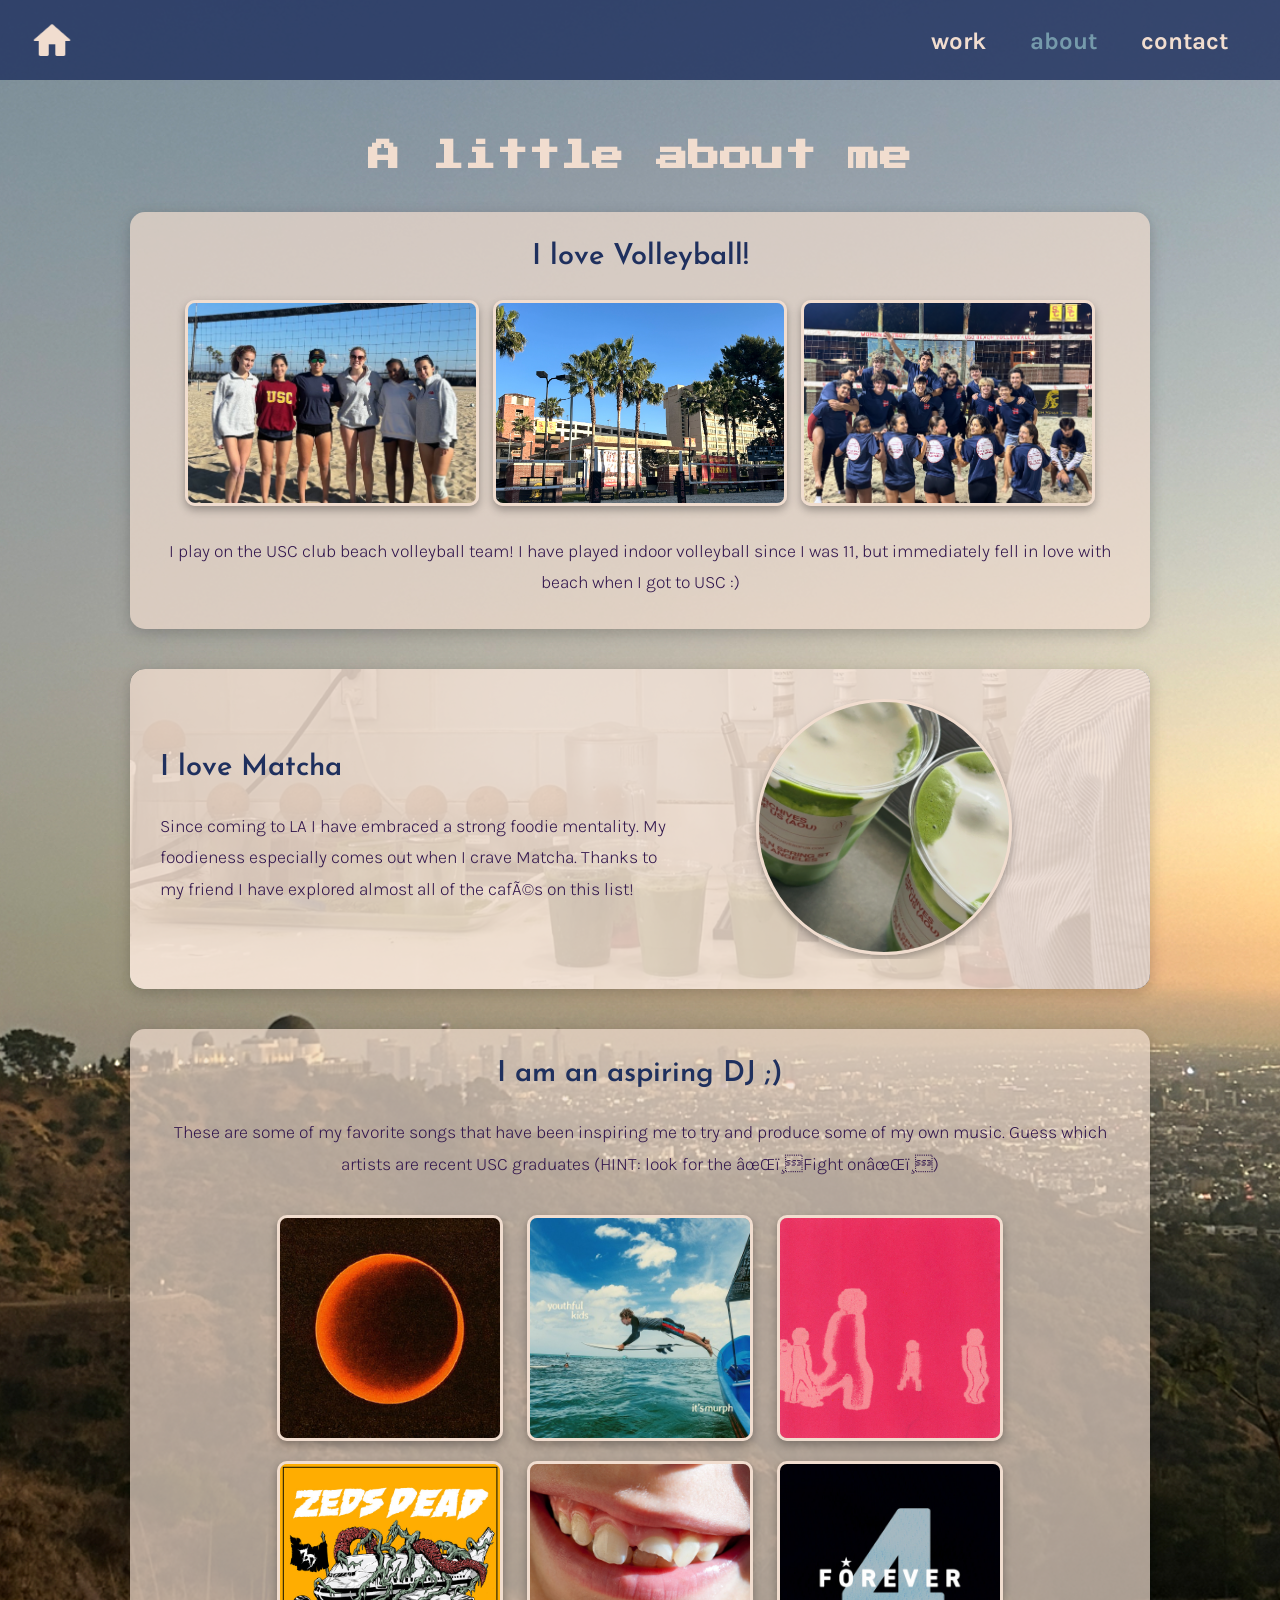
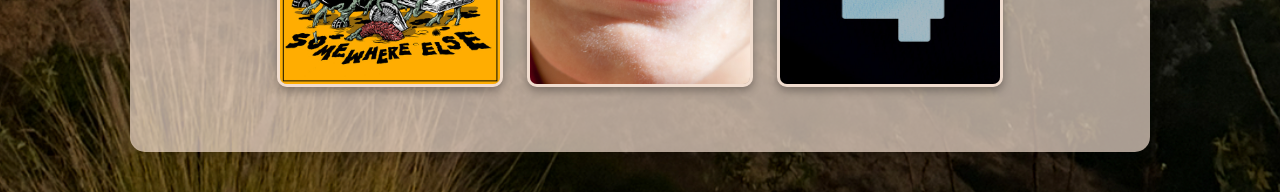
==== about.html @ 031c578e "Initial Portfolio site Adding all the files for my project" ====
<!DOCTYPE html>
<html>
<head>
	<title>About portfolio page</title>
	<link rel="preconnect" href="https://fonts.googleapis.com">
	<link rel="preconnect" href="https://fonts.gstatic.com" crossorigin>
	<link href="https://fonts.googleapis.com/css2?family=Cal+Sans&family=DM+Serif+Display:ital@0;1&family=Josefin+Sans:ital,wght@0,100..700;1,100..700&family=Karla:ital,wght@0,200..800;1,200..800&family=Roboto+Mono:ital,wght@0,100..700;1,100..700&display=swap" rel="stylesheet">
	<link rel="preconnect" href="https://fonts.googleapis.com">
	<link rel="preconnect" href="https://fonts.gstatic.com" crossorigin>
	<link href="https://fonts.googleapis.com/css2?family=Press+Start+2P&display=swap" rel="stylesheet">
	<link rel="stylesheet" href="styles.css">
	<style>
		html, body {
			margin: 0;
			padding: 0;
		}
		
		body {
			
			background-color: #F1DDCF;
			background-image: url('imgs/LAbackground.jpg');
			background-repeat: no-repeat;
			background-size: cover; 
			background-position: bottom center; 
			color: #F1DDCF;
			font-family: 'Karla', sans-serif;
		}
        
		h1 {
        	font-family: 'Press Start 2P', sans-serif; 
        	margin-top: 140px;
        	margin-bottom: 40px;
			margin-left: auto;
			margin-right: auto;
			color: #F1DDCF;
			z-index: 20;
            text-align: center;
        }
        
        .about-page {
            max-width: 1200px;
            margin: 0 auto;
            padding: 0 20px;
        }
        
        .section-container {
            display: block;
            width: 80%;
            max-width: 1000px;
            margin: 40px auto;
            text-align: center;
            border-radius: 15px;
            padding: 30px;
            box-shadow: 0 4px 15px rgba(0, 0, 0, 0.2);
            background-color: rgba(241, 221, 207, 0.7);
            color: #32174d;
            overflow: hidden;
            position: relative;
        }
        
        .section-container h3 {
            margin-top: 0;
            font-family: 'Josefin Sans', sans-serif;
            font-size: 1.8em;
            color: #1F305E;
            font-weight: 600;
        }
        
        .section-container p {
            line-height: 1.8;
            font-size: 1.1em;
            font-weight: 300;
            margin-bottom: 0;
        }
        
        .section-images {
            display: block;
            text-align: center;
            margin: 20px 0;
        }
        
        .section-images img {
            display: inline-block;
            width: 30%;
            height: 200px;
            object-fit: cover;
            border-radius: 10px;
            border: 3px solid #F1DDCF;
            box-shadow: 0 4px 8px rgba(0, 0, 0, 0.3);
            margin: 0 5px 10px;
            vertical-align: middle;
        }
        
        .foodie {
            background-image: url('imgs/matcha_shop.jpg');
            background-size: cover;
            background-position: 25% 80%;
            background-repeat: no-repeat;
            text-align: left;
        }
        
        .foodie:before {
            content: '';
            position: absolute;
            top: 0;
            left: 0;
            right: 0;
            bottom: 0;
            background-color: rgba(241, 221, 207, 0.85);
            border-radius: 15px;
            z-index: 0;
        }
        
        .foodie-content {
            position: relative;
            z-index: 1;
            display: block;
            width: 100%;
            overflow: hidden;
        }
        
        .foodie-text {
            display: inline-block;
            vertical-align: middle;
            width: 55%;
            padding-right: 20px;
            box-sizing: border-box;
        }
        
        .foodie-image {
            display: inline-block;
            vertical-align: middle;
            width: 40%;
            text-align: center;
        }
        
        .foodie-img {
            width: 250px;
            height: 250px;
            border-radius: 50%;
            object-fit: cover;
            object-position: center;
            border: 3px solid #F1DDCF;
            box-shadow: 0 4px 8px rgba(0, 0, 0, 0.3);
        }
        
        .dj-playlist {
            list-style-type: none;
            padding: 0;
            margin: 20px 0;
            text-align: left;
            max-width: 80%;
            margin-left: auto;
            margin-right: auto;
        }
        
        .dj-playlist li {
            padding: 10px;
            border-bottom: 1px solid rgba(31, 48, 94, 0.3);
            font-family: 'Roboto Mono', monospace;
        }
        
        .dj-gallery {
            display: block;
            text-align: center;
            margin: 25px 0;
        }
        
        .dj-image-wrapper {
            position: relative;
            display: inline-block;
            width: 220px;
            height: 220px;
            overflow: hidden;
            border-radius: 10px;
            cursor: pointer;
            border: 3px solid #F1DDCF;
            box-shadow: 0 4px 8px rgba(0, 0, 0, 0.3);
            transition: transform 0.3s ease;
            margin: 10px;
            vertical-align: top;
        }
        
        .dj-image-wrapper:hover {
            transform: scale(1.03);
        }
        
        .dj-image-wrapper img {
            width: 100%;
            height: 100%;
            object-fit: cover;
            transition: transform 0.5s ease;
        }
        
        .dj-image-wrapper:hover img {
            transform: scale(1.1);
        }
        
        .title-overlay {
            position: absolute;
            top: 0;
            left: 0;
            width: 100%;
            height: 100%;
            background: rgba(31, 48, 94, 0.75);
            display: flex;
            justify-content: center;
            align-items: center;
            opacity: 0;
            transition: opacity 0.3s ease;
        }
        
        .dj-image-wrapper:hover .title-overlay{
            opacity: 1;
        }
        
        .title-text {
            color: #F1DDCF;
            font-family: 'Josefin Sans', sans-serif;
            font-weight: 900;
            font-size: 1.2em;
            text-align: center;
            padding: 10px;
            text-shadow: 1px 1px 3px rgba(0, 0, 0, 0.5);
        }

        
        @media screen and (max-width: 800px) {
            .section-container {
                width: 90%;
                padding: 20px;
            }
            
            .section-images img {
                width: 80%;
                margin-bottom: 15px;
            }
            
            .foodie-text, .foodie-image {
                display: block;
                width: 100%;
                padding: 0;
            }
            
            .foodie-text {
                margin-bottom: 20px;
            }
            
            .foodie-img {
                width: 200px;
                height: 200px;
                margin: 0 auto;
                display: block;
            }
            
            .dj-image-wrapper {
                width: 160px;
                height: 160px;
            }
            
            .title-text {
                font-size: 1em;
            }
        }
	</style>
</head>
<body>
    <div id="nav-bar">
      <div class="nav-content">
        <div class="home-icon">
          <a href="index.html"><img src="imgs/home.png" alt="Home Icon"></a>
        </div>
        <div class="nav-links">
          <h2><a href="work.html">work</a></h2>
          <h2><a href="about.html" class="current-page">about</a></h2>
          <h2><a href="contact.html">contact</a></h2>
        </div>
      </div>
    </div>
    
    <h1>A little about me</h1>
    
    <div class="about-page">
    	<div class="volleyball section-container">
    		<h3>I love Volleyball!</h3>
    		<div class="section-images">
                <img src="imgs/vb_group1.jpg" alt="Group tourney photo">
                <img src="imgs/vbcourt.jpg" alt="USC beach volleyball courts">
                <img src="imgs/vb_group2.jpg" alt="USC Club Beach Volleyball">
            </div>
    		<p>I play on the USC club beach volleyball team! I have played indoor volleyball since I was 11, but immediately fell in love with beach when I got to USC :)</p>
    	</div>
    	
    	<div class="foodie section-container">
            <div class="foodie-content">
                <div class="foodie-text">
                    <h3>I love Matcha</h3>
                    <p>Since coming to LA I have embraced a strong foodie mentality. My foodieness especially comes out when I crave Matcha. Thanks to my friend I have explored almost all of the cafés on this list!</p>
                </div>
                <div class="foodie-image">
                    <img src="imgs/matcha.jpg" alt="Matcha drink" class="foodie-img">
                </div>
            </div>
    	</div>
    	
    	<div class="DJ section-container">
    		<h3>I am an aspiring DJ ;)</h3>
    		<p>These are some of my favorite songs that have been inspiring me to try and produce some of my own music. Guess which artists are recent USC graduates (HINT: look for the ✌️Fight on✌️)</p>
    		<div class="dj-gallery">
                <div class="dj-image-wrapper">
                    <img src="imgs/sun_is_dark.jpeg" alt="Sun is Dark song">
                    <div class="title-overlay">
                        <div class="title-text">Sun is Dark by Jend</div>
                    </div>
                </div>
                <div class="dj-image-wrapper">
                    <img src="imgs/youthful_kids.jpg" alt="Youthful Kids by It's Murph">
                    <div class="title-overlay">
                        <div class="title-text">Youthful Kids by It's Murph✌️</div>
                    </div>
                </div>
                <div class="dj-image-wrapper">
                    <img src="imgs/still_riding.jpg" alt="Still Riding song">
                    <div class="title-overlay">
                        <div class="title-text">Still Riding by Barry Can't Swim</div>
                    </div>
                </div>
                <div class="dj-image-wrapper">
                    <img src="imgs/lost_you.jpg" alt="Lost you">
                    <div class="title-overlay">
                        <div class="title-text">Lost You by Zeds Ded</div>
                    </div>
                </div>
                <div class="dj-image-wrapper">
                    <img src="imgs/driving_fast.jpg" alt="Driving Fast song">
                    <div class="title-overlay">
                        <div class="title-text">Driving Fast by Swimming Paul</div>
                    </div>
                </div>
                <div class="dj-image-wrapper">
                    <img src="imgs/forever.jpg" alt="Forever by Zulan">
                    <div class="title-overlay">
                        <div class="title-text">Forever by Zulan✌️</div>
                    </div>
                </div>
            </div>
    	</div>
    </div>
    
    <script src="https://code.jquery.com/jquery-3.7.1.js" integrity="sha256-eKhayi8LEQwp4NKxN+CfCh+3qOVUtJn3QNZ0TciWLP4=" crossorigin="anonymous"></script>
</body>
</html>
---- styles.css ----
body {
  font-family: 'Josefin Sans', sans-serif;
  background-color: #1F305E;
  margin: 0;
  padding: 0;
  text-align: center;
  display: block;
  position: relative;
}

.highlight {
  color: #759AAB;
}

#nav-bar {
    display: block;
    width: 100%;
    padding: 20px 0;
    position: fixed;
    top: 0;
    background-color: rgba(31, 48, 94, 0.8);
    z-index: 100;
}

.nav-content {
    display: block;
    width: 95%;
    margin: 0 auto;
    position: relative;
    height: 40px;
}

.home-icon {
    position: absolute;
    left: 0;
    top: 0;
    display: inline-block;
    line-height: 40px;
    vertical-align: middle;
}

.home-icon img {
    height: 40px;
    width: auto;
    vertical-align: middle;
}

.nav-links {
    display: block;
    text-align: right;
    line-height: 40px;
}

#nav-bar h2 {
    display: inline-block;
    margin: 0 20px;
    cursor: pointer;
    font-family: 'Karla', sans-serif;
    vertical-align: middle;
}

#nav-bar h2 a {
    color: #F1DDCF;
    text-decoration: none;
}

#nav-bar h2 a:hover {
    color: #72a0c1;
}

#nav-bar h2 a.current-page {
    color: #759AAB;
}
.page-title {
    font-family: 'Press Start 2P', sans-serif; 
    font-size: 1.5em;
    color: #F1DDCF;
    overflow: hidden;
    border-right: 0.15em solid #F1DDCF;
    white-space: nowrap;
    margin: 40px auto;
    letter-spacing: 0.1em;
    animation: typing 3.5s steps(40, end), blink-caret 0.75s step-end infinite;
    max-width: 80%;
    text-align: center;
}
#icons {
  display: block;
  width: 100%;
  margin-top: 40px;
  text-align: center;
}
#icons a {
  display: inline-block;
  margin: 0 20px;
}
#icons img {
  height: 30px;
  width: auto;
}
#icons img:hover {
  transform: scale(1.2);
}
/*stuff having to do with PARTICLES*/
#particles-js {
  position: fixed;
  width: 100%;
  height: 100%;
  top: 0;
  left: 0;
  z-index: 1;
  background-color: #1F305E;
}

.particles-js-canvas-el {
  position: absolute;
  top: 0;
  left: 0;
  width: 100%;
  height: 100%;
}

#homepage {
  position: relative;
  z-index: 10;
}

#intro-container {
  background-color: rgba(31, 48, 94, 0.7);
}

@media screen and (max-width: 768px) {
  .particles-js-canvas-el {
    height: 100%;
  }
}
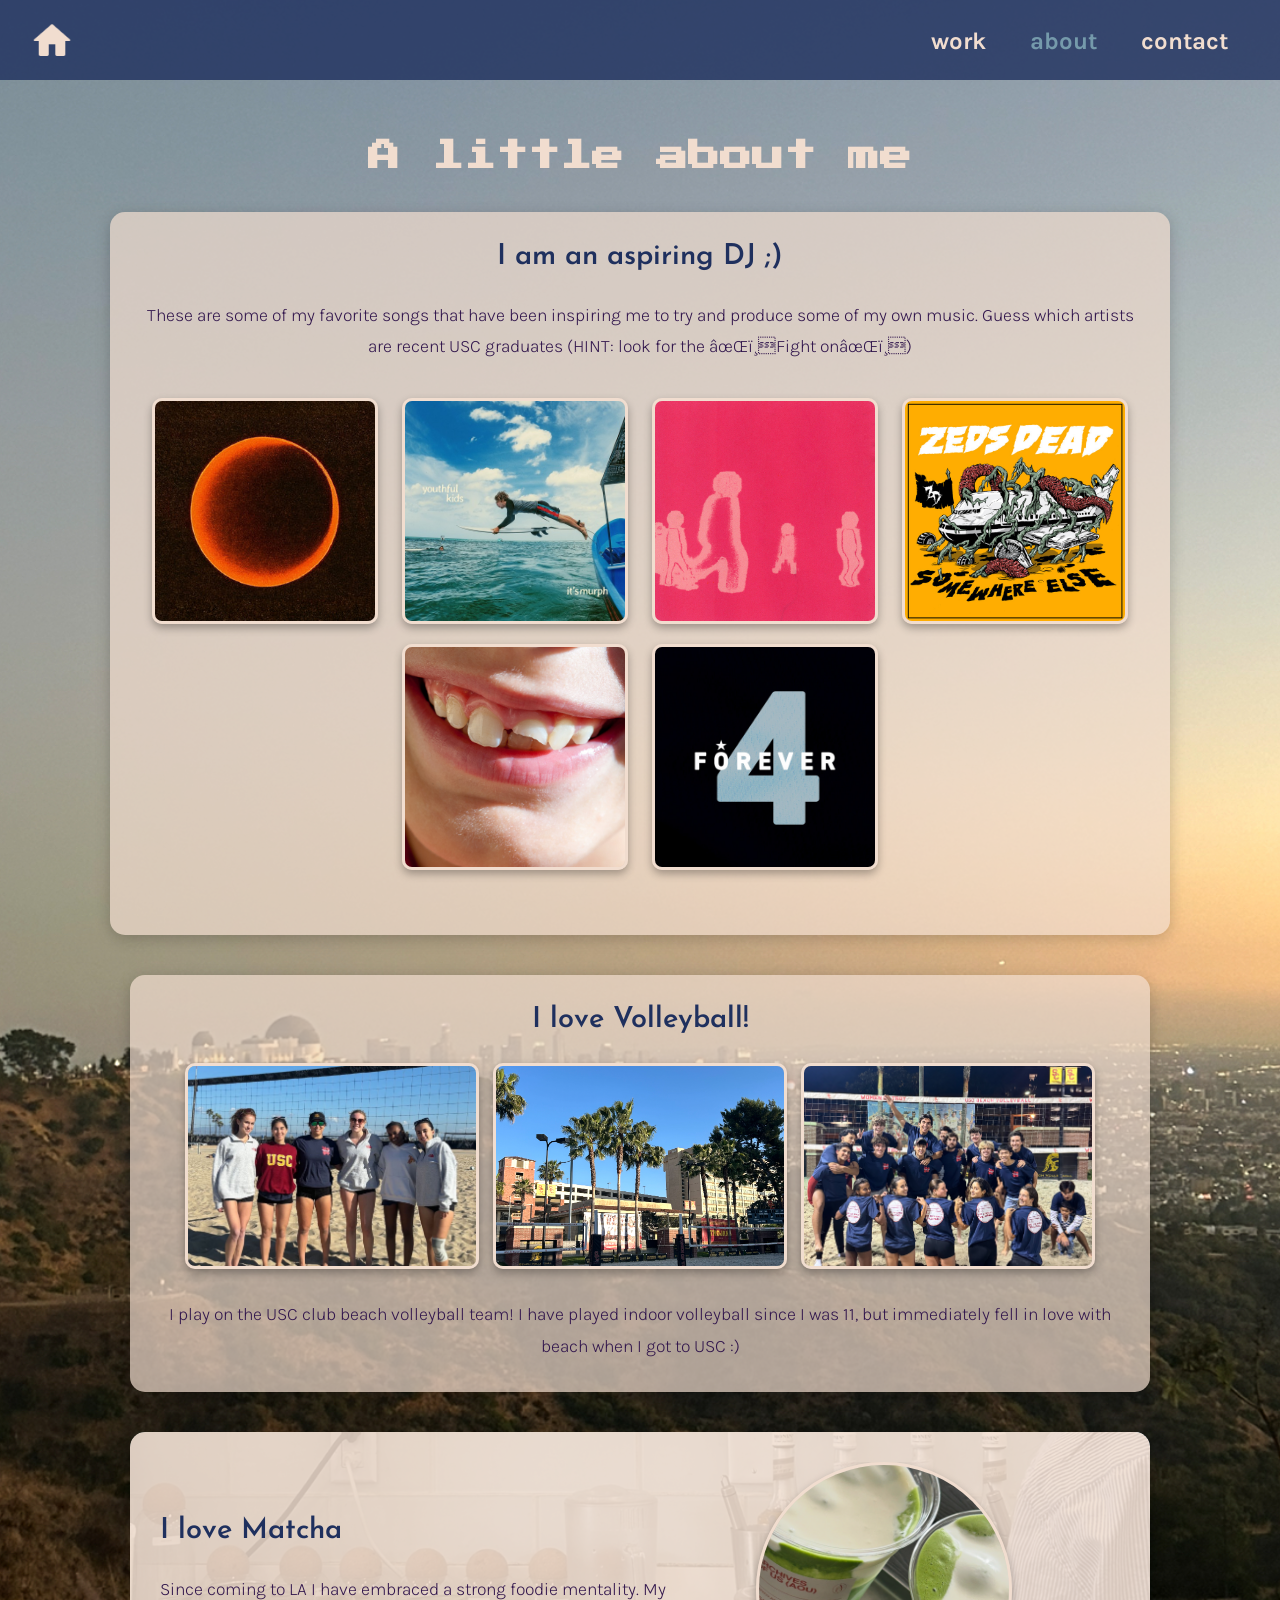
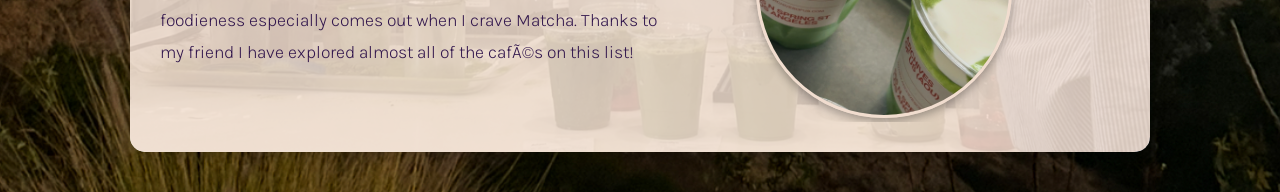
==== commit 30b8c3e6: "update website Added changes to work.html, index.html, and about.html" ====
--- a/about.html
+++ b/about.html
@@ -279,6 +279,51 @@
     </div>
     
     <h1>A little about me</h1>
+
+    
+        <div class="DJ section-container">
+            <h3>I am an aspiring DJ ;)</h3>
+            <p>These are some of my favorite songs that have been inspiring me to try and produce some of my own music. Guess which artists are recent USC graduates (HINT: look for the ✌️Fight on✌️)</p>
+            <div class="dj-gallery">
+                <div class="dj-image-wrapper">
+                    <img src="imgs/sun_is_dark.jpeg" alt="Sun is Dark song">
+                    <div class="title-overlay">
+                        <div class="title-text">Sun is Dark by Jend</div>
+                    </div>
+                </div>
+                <div class="dj-image-wrapper">
+                    <img src="imgs/youthful_kids.jpg" alt="Youthful Kids by It's Murph">
+                    <div class="title-overlay">
+                        <div class="title-text">Youthful Kids by It's Murph✌️</div>
+                    </div>
+                </div>
+                <div class="dj-image-wrapper">
+                    <img src="imgs/still_riding.jpg" alt="Still Riding song">
+                    <div class="title-overlay">
+                        <div class="title-text">Still Riding by Barry Can't Swim</div>
+                    </div>
+                </div>
+                <div class="dj-image-wrapper">
+                    <img src="imgs/lost_you.jpg" alt="Lost you">
+                    <div class="title-overlay">
+                        <div class="title-text">Lost You by Zeds Ded</div>
+                    </div>
+                </div>
+                <div class="dj-image-wrapper">
+                    <img src="imgs/driving_fast.jpg" alt="Driving Fast song">
+                    <div class="title-overlay">
+                        <div class="title-text">Driving Fast by Swimming Paul</div>
+                    </div>
+                </div>
+                <div class="dj-image-wrapper">
+                    <img src="imgs/forever.jpg" alt="Forever by Zulan">
+                    <div class="title-overlay">
+                        <div class="title-text">Forever by Zulan✌️</div>
+                    </div>
+                </div>
+            </div>
+        </div>
+    </div>
     
     <div class="about-page">
     	<div class="volleyball section-container">
@@ -303,49 +348,6 @@
             </div>
     	</div>
     	
-    	<div class="DJ section-container">
-    		<h3>I am an aspiring DJ ;)</h3>
-    		<p>These are some of my favorite songs that have been inspiring me to try and produce some of my own music. Guess which artists are recent USC graduates (HINT: look for the ✌️Fight on✌️)</p>
-    		<div class="dj-gallery">
-                <div class="dj-image-wrapper">
-                    <img src="imgs/sun_is_dark.jpeg" alt="Sun is Dark song">
-                    <div class="title-overlay">
-                        <div class="title-text">Sun is Dark by Jend</div>
-                    </div>
-                </div>
-                <div class="dj-image-wrapper">
-                    <img src="imgs/youthful_kids.jpg" alt="Youthful Kids by It's Murph">
-                    <div class="title-overlay">
-                        <div class="title-text">Youthful Kids by It's Murph✌️</div>
-                    </div>
-                </div>
-                <div class="dj-image-wrapper">
-                    <img src="imgs/still_riding.jpg" alt="Still Riding song">
-                    <div class="title-overlay">
-                        <div class="title-text">Still Riding by Barry Can't Swim</div>
-                    </div>
-                </div>
-                <div class="dj-image-wrapper">
-                    <img src="imgs/lost_you.jpg" alt="Lost you">
-                    <div class="title-overlay">
-                        <div class="title-text">Lost You by Zeds Ded</div>
-                    </div>
-                </div>
-                <div class="dj-image-wrapper">
-                    <img src="imgs/driving_fast.jpg" alt="Driving Fast song">
-                    <div class="title-overlay">
-                        <div class="title-text">Driving Fast by Swimming Paul</div>
-                    </div>
-                </div>
-                <div class="dj-image-wrapper">
-                    <img src="imgs/forever.jpg" alt="Forever by Zulan">
-                    <div class="title-overlay">
-                        <div class="title-text">Forever by Zulan✌️</div>
-                    </div>
-                </div>
-            </div>
-    	</div>
-    </div>
     
     <script src="https://code.jquery.com/jquery-3.7.1.js" integrity="sha256-eKhayi8LEQwp4NKxN+CfCh+3qOVUtJn3QNZ0TciWLP4=" crossorigin="anonymous"></script>
 </body>
